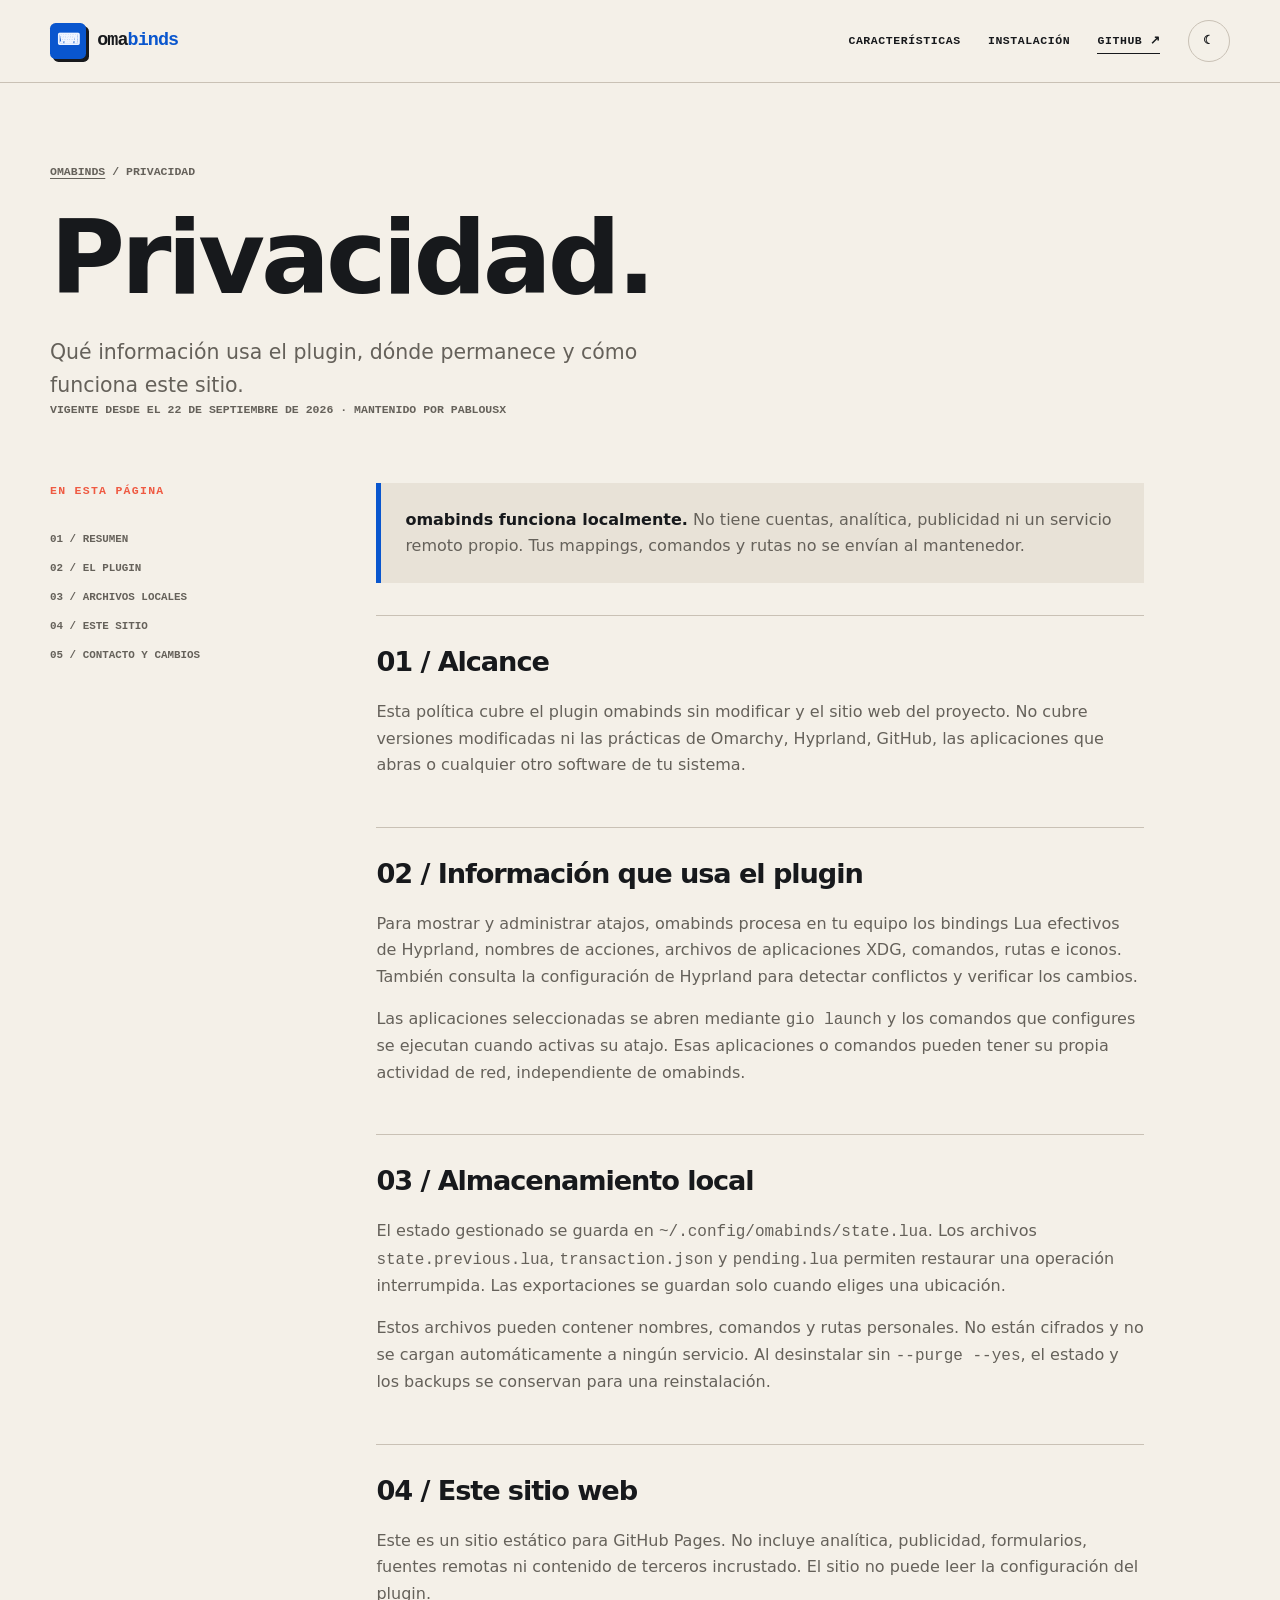
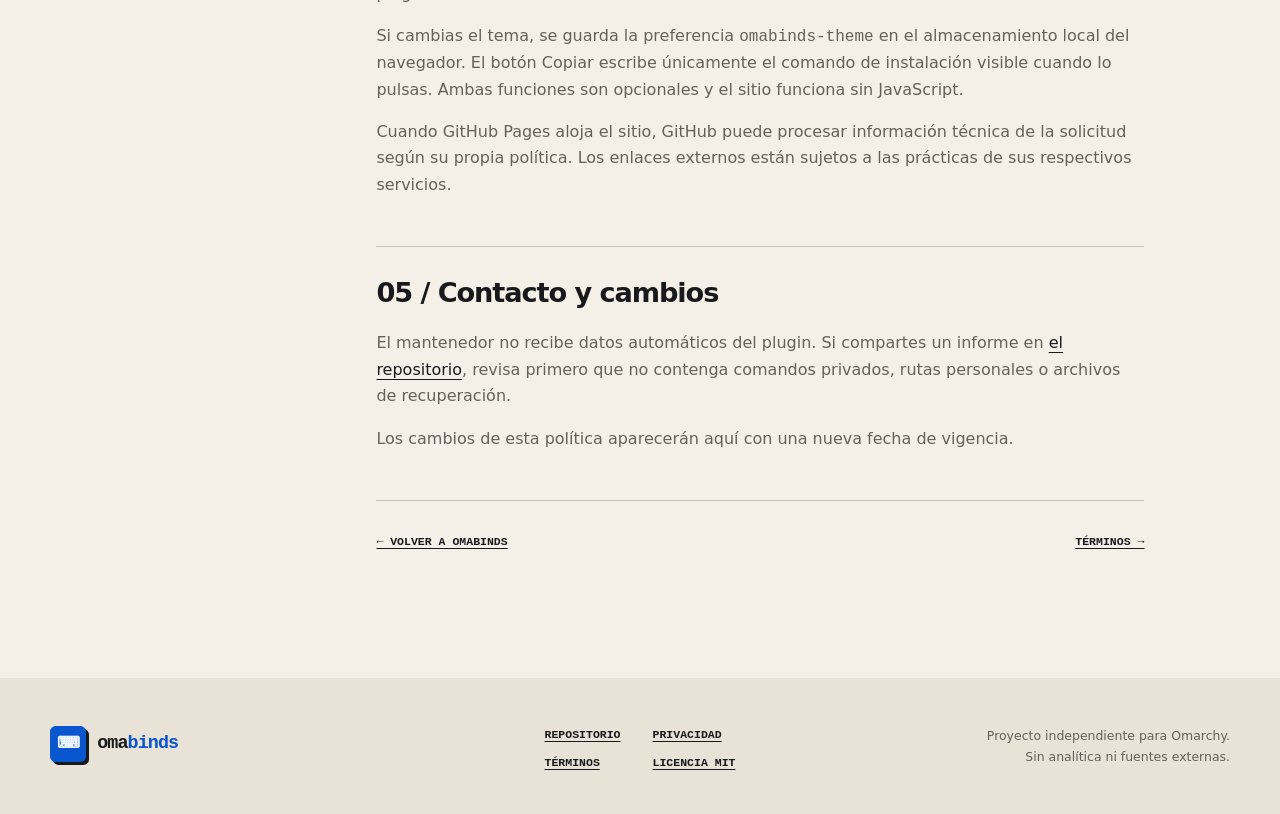
==== docs/privacy.html @ 2cf9dc83 "Add omabinds project website" ====
<!doctype html>
<html lang="es" data-theme="auto">
  <head>
    <meta charset="utf-8" />
    <meta name="viewport" content="width=device-width, initial-scale=1" />
    <meta name="description" content="Qué información usa omabinds y dónde permanece." />
    <meta name="theme-color" content="#f4f0e8" />
    <meta name="referrer" content="strict-origin-when-cross-origin" />
    <link rel="canonical" href="https://pablousx.github.io/omabinds/privacy.html" />
    <link rel="icon" href="assets/favicon.svg" type="image/svg+xml" />
    <link rel="stylesheet" href="assets/site.css" />
    <script src="assets/site.js" defer></script>
    <title>Privacidad — omabinds</title>
  </head>
  <body>
    <a class="skip-link" href="#contenido">Saltar al contenido</a>
    <header class="site-header">
      <div class="shell header-inner">
        <a class="brand" href="index.html" aria-label="Inicio de omabinds"><span class="brand-key" aria-hidden="true">⌨</span><span>oma<span>binds</span></span></a>
        <nav class="site-nav" aria-label="Navegación principal">
          <a href="index.html#caracteristicas">Características</a>
          <a href="index.html#instalacion">Instalación</a>
          <a class="repo-link" href="https://github.com/pablousx/omabinds">GitHub <span aria-hidden="true">↗</span></a>
          <button class="theme-toggle" type="button" data-theme-toggle hidden><span aria-hidden="true" data-theme-icon>◐</span><span class="sr-only" data-theme-label>Cambiar tema</span></button>
        </nav>
      </div>
    </header>
    <main class="legal-main shell" id="contenido" tabindex="-1">
      <header class="legal-hero">
        <p class="breadcrumb"><a href="index.html">omabinds</a> / privacidad</p>
        <h1>Privacidad.</h1>
        <p class="lede">Qué información usa el plugin, dónde permanece y cómo funciona este sitio.</p>
        <p class="breadcrumb">Vigente desde el 22 de septiembre de 2026 · Mantenido por pablousx</p>
      </header>
      <div class="legal-layout">
        <nav class="legal-nav" aria-label="En esta página">
          <span class="section-index">En esta página</span>
          <a href="#resumen">01 / Resumen</a>
          <a href="#plugin">02 / El plugin</a>
          <a href="#archivos">03 / Archivos locales</a>
          <a href="#sitio">04 / Este sitio</a>
          <a href="#contacto">05 / Contacto y cambios</a>
        </nav>
        <article class="legal-body">
          <div class="legal-callout"><p><strong>omabinds funciona localmente.</strong> No tiene cuentas, analítica, publicidad ni un servicio remoto propio. Tus mappings, comandos y rutas no se envían al mantenedor.</p></div>
          <section id="resumen">
            <h2>01 / Alcance</h2>
            <p>Esta política cubre el plugin omabinds sin modificar y el sitio web del proyecto. No cubre versiones modificadas ni las prácticas de Omarchy, Hyprland, GitHub, las aplicaciones que abras o cualquier otro software de tu sistema.</p>
          </section>
          <section id="plugin">
            <h2>02 / Información que usa el plugin</h2>
            <p>Para mostrar y administrar atajos, omabinds procesa en tu equipo los bindings Lua efectivos de Hyprland, nombres de acciones, archivos de aplicaciones XDG, comandos, rutas e iconos. También consulta la configuración de Hyprland para detectar conflictos y verificar los cambios.</p>
            <p>Las aplicaciones seleccionadas se abren mediante <code>gio launch</code> y los comandos que configures se ejecutan cuando activas su atajo. Esas aplicaciones o comandos pueden tener su propia actividad de red, independiente de omabinds.</p>
          </section>
          <section id="archivos">
            <h2>03 / Almacenamiento local</h2>
            <p>El estado gestionado se guarda en <code>~/.config/omabinds/state.lua</code>. Los archivos <code>state.previous.lua</code>, <code>transaction.json</code> y <code>pending.lua</code> permiten restaurar una operación interrumpida. Las exportaciones se guardan solo cuando eliges una ubicación.</p>
            <p>Estos archivos pueden contener nombres, comandos y rutas personales. No están cifrados y no se cargan automáticamente a ningún servicio. Al desinstalar sin <code>--purge --yes</code>, el estado y los backups se conservan para una reinstalación.</p>
          </section>
          <section id="sitio">
            <h2>04 / Este sitio web</h2>
            <p>Este es un sitio estático para GitHub Pages. No incluye analítica, publicidad, formularios, fuentes remotas ni contenido de terceros incrustado. El sitio no puede leer la configuración del plugin.</p>
            <p>Si cambias el tema, se guarda la preferencia <code>omabinds-theme</code> en el almacenamiento local del navegador. El botón Copiar escribe únicamente el comando de instalación visible cuando lo pulsas. Ambas funciones son opcionales y el sitio funciona sin JavaScript.</p>
            <p>Cuando GitHub Pages aloja el sitio, GitHub puede procesar información técnica de la solicitud según su propia política. Los enlaces externos están sujetos a las prácticas de sus respectivos servicios.</p>
          </section>
          <section id="contacto">
            <h2>05 / Contacto y cambios</h2>
            <p>El mantenedor no recibe datos automáticos del plugin. Si compartes un informe en <a href="https://github.com/pablousx/omabinds">el repositorio</a>, revisa primero que no contenga comandos privados, rutas personales o archivos de recuperación.</p>
            <p>Los cambios de esta política aparecerán aquí con una nueva fecha de vigencia.</p>
          </section>
          <div class="legal-end"><a href="index.html">← Volver a omabinds</a><a href="terms.html">Términos →</a></div>
        </article>
      </div>
    </main>
    <footer class="site-footer"><div class="shell footer-grid"><a class="brand" href="index.html"><span class="brand-key" aria-hidden="true">⌨</span><span>oma<span>binds</span></span></a><nav aria-label="Enlaces del proyecto"><a href="https://github.com/pablousx/omabinds">Repositorio</a><a href="privacy.html" aria-current="page">Privacidad</a><a href="terms.html">Términos</a><a href="LICENSE.txt">Licencia MIT</a></nav><p>Proyecto independiente para Omarchy.<br />Sin analítica ni fuentes externas.</p></div></footer>
  </body>
</html>
---- docs/assets/site.css ----
:root {
  color-scheme: light dark;
  --paper: #f4f0e8;
  --paper-2: #e8e2d7;
  --ink: #17191c;
  --muted: #65615a;
  --line: #c9c1b5;
  --blue: #0956ce;
  --blue-ink: #eff5ff;
  --coral: #ef5a42;
  --panel: #fffaf1;
  --shadow: rgba(24, 22, 18, 0.15);
  --mono: ui-monospace, "SFMono-Regular", Consolas, "Liberation Mono", monospace;
  --sans: Inter, ui-sans-serif, system-ui, -apple-system, BlinkMacSystemFont, "Segoe UI", sans-serif;
}

@media (prefers-color-scheme: dark) {
  :root:not([data-theme="light"]) {
    --paper: #101318;
    --paper-2: #191d23;
    --ink: #f1ede4;
    --muted: #aaa59c;
    --line: #353b43;
    --blue: #78aaff;
    --blue-ink: #0b1730;
    --coral: #ff755f;
    --panel: #151920;
    --shadow: rgba(0, 0, 0, 0.35);
  }
}

:root[data-theme="dark"] {
  --paper: #101318;
  --paper-2: #191d23;
  --ink: #f1ede4;
  --muted: #aaa59c;
  --line: #353b43;
  --blue: #78aaff;
  --blue-ink: #0b1730;
  --coral: #ff755f;
  --panel: #151920;
  --shadow: rgba(0, 0, 0, 0.35);
}

* { box-sizing: border-box; }
html { scroll-behavior: smooth; scroll-padding-top: 1rem; }
body { margin: 0; color: var(--ink); background: var(--paper); font: 16px/1.65 var(--sans); -webkit-font-smoothing: antialiased; }
a { color: inherit; text-underline-offset: .24em; }
button { color: inherit; font: inherit; }
img { display: block; max-width: 100%; height: auto; }
h1, h2, h3, p, figure { margin-top: 0; }
h1, h2, h3 { line-height: 1.05; letter-spacing: -.04em; }
.shell { width: min(1180px, calc(100% - 48px)); margin-inline: auto; }
.sr-only { position: absolute; width: 1px; height: 1px; padding: 0; margin: -1px; overflow: hidden; clip: rect(0, 0, 0, 0); white-space: nowrap; border: 0; }
.skip-link { position: fixed; z-index: 20; top: .75rem; left: .75rem; padding: .7rem 1rem; background: var(--ink); color: var(--paper); transform: translateY(-160%); }
.skip-link:focus { transform: none; }
:focus-visible { outline: 3px solid var(--coral); outline-offset: 4px; }
::selection { background: var(--coral); color: #111; }

.site-header { border-bottom: 1px solid var(--line); }
.header-inner { min-height: 82px; display: flex; align-items: center; justify-content: space-between; gap: 2rem; }
.brand { display: inline-flex; align-items: center; gap: .7rem; font: 800 1.15rem/1 var(--mono); text-decoration: none; letter-spacing: -.05em; }
.brand > span:last-child > span { color: var(--blue); }
.brand-key { display: grid; place-items: center; width: 2.25rem; aspect-ratio: 1; color: var(--blue-ink); background: var(--blue); border-radius: .35rem; font-size: 1rem; box-shadow: 3px 3px 0 var(--ink); }
.site-nav { display: flex; align-items: center; gap: 1.7rem; font: 700 .72rem/1 var(--mono); text-transform: uppercase; letter-spacing: .05em; }
.site-nav a { text-decoration: none; }
.site-nav a:hover { color: var(--blue); }
.repo-link { border-bottom: 1px solid currentColor; padding-block: .45rem; }
.theme-toggle { display: grid; place-items: center; width: 2.65rem; height: 2.65rem; padding: 0; border: 1px solid var(--line); border-radius: 50%; background: transparent; cursor: pointer; }
.theme-toggle:hover { border-color: var(--blue); color: var(--blue); }

.hero { min-height: 700px; display: grid; grid-template-columns: 1.03fr .97fr; align-items: center; gap: clamp(3rem, 7vw, 7rem); padding-block: 5rem 6.5rem; }
.kicker, .section-index { font: 800 .72rem/1.4 var(--mono); letter-spacing: .11em; text-transform: uppercase; }
.kicker { color: var(--muted); margin-bottom: 1.5rem; }
.kicker span { color: var(--coral); margin-right: .5rem; }
.hero h1 { margin: 0; font-size: clamp(4rem, 8vw, 7.5rem); font-weight: 850; letter-spacing: -.075em; }
.hero h1 span, .closing h2 span { color: var(--blue); }
.lede { max-width: 37rem; margin: 2rem 0 0; color: var(--muted); font-size: clamp(1.05rem, 1.6vw, 1.35rem); line-height: 1.6; }
.hero-actions { display: flex; flex-wrap: wrap; align-items: center; gap: 1rem; margin-top: 2.3rem; }
.button { min-height: 3.4rem; display: inline-flex; align-items: center; justify-content: space-between; gap: 2.5rem; padding: .85rem 1.15rem; border: 1px solid var(--ink); border-radius: .35rem; font: 800 .76rem/1 var(--mono); text-transform: uppercase; text-decoration: none; box-shadow: 4px 4px 0 var(--ink); transition: transform .15s ease, box-shadow .15s ease; }
.button:hover { transform: translate(-2px, -2px); box-shadow: 6px 6px 0 var(--ink); }
.button.primary { color: var(--blue-ink); background: var(--blue); border-color: var(--blue); }
.button.quiet { background: var(--panel); }
.hero-facts { display: flex; gap: 1.5rem; padding: 0; margin: 2rem 0 0; list-style: none; color: var(--muted); font: 700 .68rem/1 var(--mono); text-transform: uppercase; }
.hero-facts li + li::before { content: "/"; margin-right: 1.5rem; color: var(--line); }

.product-shot { position: relative; width: min(100%, 31rem); justify-self: center; margin: 0; padding: 1rem 2.6rem 0; }
.shot-backdrop { position: absolute; inset: 3.5rem 0 2rem; background: var(--blue); border-radius: 2rem; transform: rotate(3deg); }
.shot-frame { position: relative; overflow: hidden; width: min(100%, 439px); margin: auto; border: 1px solid var(--ink); border-radius: .5rem; background: #fffbef; box-shadow: 18px 20px 0 var(--shadow); }
.shot-bar { display: flex; justify-content: space-between; padding: .55rem .8rem; color: #f6f0e5; background: #17191c; font: 700 .58rem/1 var(--mono); text-transform: uppercase; letter-spacing: .08em; }
.shot-frame img { width: 100%; }
.product-shot figcaption { position: relative; margin: 2rem 0 0 1rem; color: var(--muted); font: 700 .63rem/1 var(--mono); text-transform: uppercase; }
.key { position: absolute; z-index: 2; display: grid; place-items: center; min-width: 3.4rem; min-height: 3.4rem; padding: .5rem; color: #17191c; background: #fffaf1; border: 1px solid #17191c; border-radius: .45rem; box-shadow: 5px 5px 0 #17191c; font: 800 .68rem/1 var(--mono); }
.key-a { top: 2rem; right: -1.4rem; transform: rotate(7deg); }
.key-b { left: -1.5rem; bottom: 7rem; transform: rotate(-8deg); }
.key-c { right: -.5rem; bottom: 1rem; color: #fff; background: var(--coral); transform: rotate(5deg); }

.statement { color: #fff; background: var(--blue); overflow: hidden; }
.statement-inner { min-height: 122px; display: flex; justify-content: space-around; align-items: center; gap: 2rem; font: 850 clamp(1.4rem, 3vw, 2.5rem)/1 var(--mono); letter-spacing: -.05em; }
.statement-inner p { margin: 0; }
.statement-inner span { color: var(--blue-ink); font-size: 2.5rem; }
.section { padding-block: 8rem; }
.section-heading { display: grid; grid-template-columns: 1.25fr .75fr; gap: 4rem; align-items: end; margin-bottom: 4rem; }
.section-index { margin-bottom: 1.2rem; color: var(--coral); }
.section-heading h2, .install-grid h2, .closing h2 { margin: 0; font-size: clamp(2.7rem, 6vw, 5rem); font-weight: 820; }
.section-heading > p { max-width: 31rem; margin: 0; color: var(--muted); font-size: 1.08rem; }
.feature-grid { display: grid; grid-template-columns: repeat(3, 1fr); border: 1px solid var(--line); }
.feature-grid article { min-height: 310px; padding: 2rem; }
.feature-grid article + article { border-left: 1px solid var(--line); }
.feature-icon { display: grid; place-items: center; width: 3.5rem; height: 3.5rem; margin-bottom: 4.5rem; color: var(--blue); border: 1px solid var(--line); border-radius: 50%; font: 800 1.5rem/1 var(--mono); }
.feature-grid h3 { font-size: 1.3rem; }
.feature-grid p { max-width: 25rem; margin: 0; color: var(--muted); }
.workflow { border-top: 1px solid var(--line); }
.steps { margin: 0; padding: 0; list-style: none; border-top: 1px solid var(--line); }
.steps li { display: grid; grid-template-columns: 6rem 1fr; align-items: start; gap: 2rem; padding: 2rem 0; border-bottom: 1px solid var(--line); }
.steps li > span { color: var(--blue); font: 800 .8rem/1 var(--mono); }
.steps h3 { margin: 0 0 .6rem; font-size: 1.65rem; }
.steps p { margin: 0; color: var(--muted); }

.install-section { padding-block: 8rem; color: #f4f0e8; background: #17191c; }
.install-grid { display: grid; grid-template-columns: .82fr 1.18fr; gap: clamp(3rem, 8vw, 8rem); align-items: center; }
.install-intro { max-width: 28rem; margin-top: 2rem; color: #aaa59c; }
.terminal { overflow: hidden; border: 1px solid #555b63; border-radius: .5rem; background: #0d0f13; box-shadow: 10px 10px 0 rgba(0,0,0,.45); }
.terminal-head { display: flex; justify-content: space-between; align-items: center; min-height: 3.2rem; padding: .6rem 1rem; color: #aaa59c; border-bottom: 1px solid #353b43; font: 700 .68rem/1 var(--mono); text-transform: uppercase; }
.terminal-head button { padding: .45rem .8rem; color: #f4f0e8; border: 1px solid #555b63; border-radius: .3rem; background: transparent; cursor: pointer; }
.terminal-head button:hover { color: #0d0f13; background: var(--coral); border-color: var(--coral); }
.terminal pre { overflow-x: auto; margin: 0; padding: 2.1rem 1.5rem; color: #9ac0ff; font: 700 .84rem/1.8 var(--mono); }
.terminal code::before { content: "$ "; color: var(--coral); }
.copy-status { min-height: 1.7rem; margin: .85rem 0 0; color: #aaa59c; font: .72rem/1.5 var(--mono); }
.setup-note { margin: 1.8rem 0 0; color: #aaa59c; font-size: .9rem; }
.setup-note strong { color: #f4f0e8; }
.requirements { border-bottom: 1px solid var(--line); }
.requirement-list { margin: 0; padding: 0; list-style: none; border-top: 1px solid var(--line); }
.requirement-list li { display: grid; grid-template-columns: 5rem 1fr; gap: 1rem; padding: 1.4rem 0; border-bottom: 1px solid var(--line); }
.requirement-list span { color: var(--coral); font: 800 .72rem/1.6 var(--mono); }
.requirement-list strong { font-size: 1.05rem; }
.closing { padding-block: 8rem; text-align: center; }
.closing-inner { display: flex; flex-direction: column; align-items: center; }
.closing h2 { margin-bottom: 2.5rem; }

.site-footer { padding-block: 3rem; background: var(--paper-2); }
.footer-grid { display: grid; grid-template-columns: 1fr auto 1fr; align-items: start; gap: 3rem; }
.site-footer nav { display: grid; grid-template-columns: repeat(2, auto); gap: .65rem 2rem; font: 700 .72rem/1.5 var(--mono); text-transform: uppercase; }
.site-footer nav a:hover { color: var(--blue); }
.site-footer p { justify-self: end; margin: 0; color: var(--muted); font-size: .78rem; text-align: right; }

.legal-main { padding-block: 5rem 8rem; }
.legal-hero { max-width: 800px; margin-bottom: 4rem; }
.breadcrumb { color: var(--muted); font: 700 .72rem/1.5 var(--mono); text-transform: uppercase; }
.legal-hero h1 { margin: 1.5rem 0; font-size: clamp(3.4rem, 8vw, 7rem); }
.legal-hero .lede { margin-top: 0; }
.legal-layout { display: grid; grid-template-columns: 14rem minmax(0, 48rem); gap: clamp(3rem, 8vw, 8rem); align-items: start; }
.legal-nav { position: sticky; top: 2rem; display: grid; gap: .8rem; font: 700 .68rem/1.5 var(--mono); text-transform: uppercase; }
.legal-nav a { color: var(--muted); text-decoration: none; }
.legal-nav a:hover { color: var(--blue); }
.legal-body section { padding-block: 2rem; border-top: 1px solid var(--line); }
.legal-body h2 { font-size: 1.7rem; }
.legal-body p, .legal-body li { color: var(--muted); }
.legal-body strong, .legal-body a { color: var(--ink); }
.legal-callout { padding: 1.5rem; margin-bottom: 2rem; border-left: 5px solid var(--blue); background: var(--paper-2); }
.legal-callout p { margin: 0; }
.legal-end { display: flex; justify-content: space-between; gap: 2rem; padding-top: 2rem; border-top: 1px solid var(--line); font: 700 .72rem/1.5 var(--mono); text-transform: uppercase; }

@media (max-width: 850px) {
  .site-nav > a:not(.repo-link) { display: none; }
  .hero { min-height: 0; grid-template-columns: 1fr; padding-block: 4rem; }
  .hero-copy { max-width: 650px; }
  .product-shot { width: min(100%, 28rem); }
  .section-heading, .install-grid { grid-template-columns: 1fr; gap: 2rem; }
  .feature-grid { grid-template-columns: 1fr; }
  .feature-grid article { min-height: auto; }
  .feature-grid article + article { border-left: 0; border-top: 1px solid var(--line); }
  .feature-icon { margin-bottom: 2.5rem; }
  .footer-grid { grid-template-columns: 1fr 1fr; }
  .site-footer p { grid-column: 1 / -1; justify-self: start; text-align: left; }
  .legal-layout { grid-template-columns: 1fr; }
  .legal-nav { position: static; }
}

@media (max-width: 560px) {
  .shell { width: min(100% - 30px, 1180px); }
  .header-inner { min-height: 70px; }
  .site-nav { gap: .75rem; }
  .repo-link { font-size: 0; }
  .repo-link span { font-size: 1rem; }
  .hero { padding-block: 3.2rem 4.5rem; }
  .hero h1 { font-size: clamp(3.2rem, 17vw, 5rem); }
  .hero-actions { align-items: stretch; flex-direction: column; }
  .button { width: 100%; }
  .hero-facts { gap: .7rem; }
  .hero-facts li + li::before { margin-right: .7rem; }
  .product-shot { padding-inline: 1.5rem; }
  .key-a { right: .75rem; }
  .key-b { left: -.3rem; }
  .key-c { right: .5rem; }
  .statement-inner { min-height: 90px; gap: .6rem; font-size: 1rem; }
  .statement-inner span { font-size: 1.4rem; }
  .section, .install-section, .closing { padding-block: 5rem; }
  .section-heading { margin-bottom: 2.5rem; }
  .section-heading h2, .install-grid h2, .closing h2 { font-size: 2.8rem; }
  .steps li { grid-template-columns: 2.5rem 1fr; gap: .5rem; }
  .terminal pre { padding: 1.5rem 1rem; font-size: .72rem; white-space: pre-wrap; overflow-wrap: anywhere; }
  .requirement-list li { grid-template-columns: 2.5rem 1fr; }
  .footer-grid { grid-template-columns: 1fr; }
  .site-footer nav { grid-template-columns: 1fr 1fr; }
  .legal-main { padding-block: 3rem 5rem; }
  .legal-end { flex-direction: column; }
}

@media (prefers-reduced-motion: reduce) {
  html { scroll-behavior: auto; }
  *, *::before, *::after { transition-duration: .01ms !important; animation-duration: .01ms !important; }
}

@media (forced-colors: active) {
  .brand-key, .button, .shot-backdrop, .statement { forced-color-adjust: none; }
}
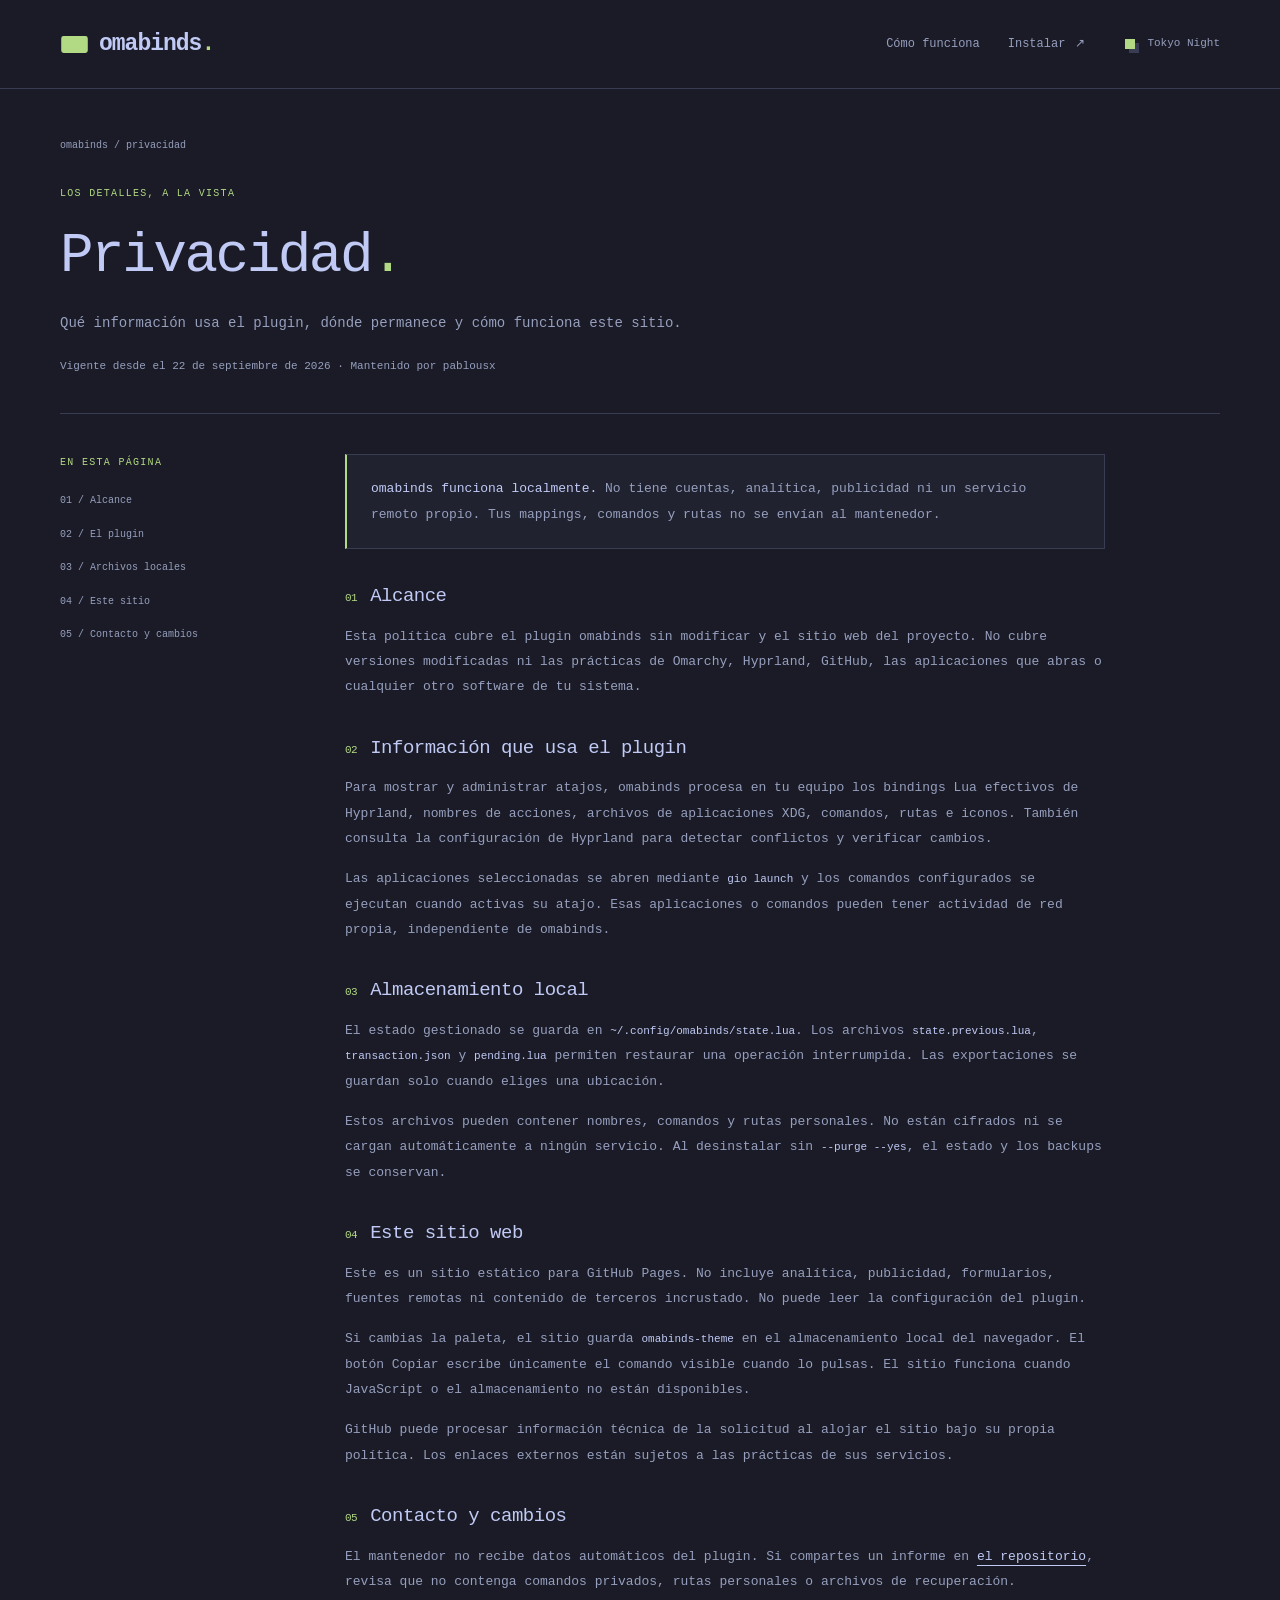
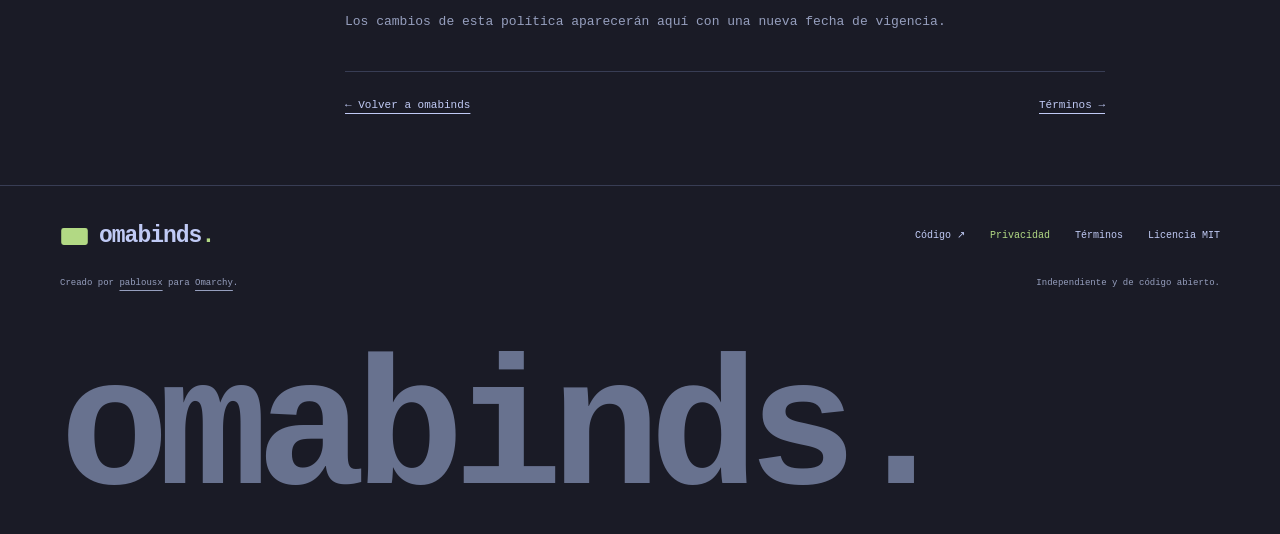
==== commit 70648bbf: "Match omastart website UI" ====
--- a/docs/privacy.html
+++ b/docs/privacy.html
@@ -1,77 +1,49 @@
 <!doctype html>
-<html lang="es" data-theme="auto">
+<html lang="es" data-theme="night">
   <head>
     <meta charset="utf-8" />
     <meta name="viewport" content="width=device-width, initial-scale=1" />
-    <meta name="description" content="Qué información usa omabinds y dónde permanece." />
-    <meta name="theme-color" content="#f4f0e8" />
+    <meta name="description" content="Qué información usa omabinds, qué permanece en tu equipo y cómo funciona este sitio." />
+    <meta name="theme-color" content="#1a1b26" />
     <meta name="referrer" content="strict-origin-when-cross-origin" />
+    <meta property="og:type" content="website" />
+    <meta property="og:title" content="Privacidad — omabinds" />
+    <meta property="og:description" content="Qué información usa omabinds y dónde permanece." />
+    <meta property="og:site_name" content="omabinds" />
+    <meta property="og:url" content="https://pablousx.github.io/omabinds/privacy.html" />
     <link rel="canonical" href="https://pablousx.github.io/omabinds/privacy.html" />
+    <title>Privacidad — omabinds</title>
     <link rel="icon" href="assets/favicon.svg" type="image/svg+xml" />
     <link rel="stylesheet" href="assets/site.css" />
     <script src="assets/site.js" defer></script>
-    <title>Privacidad — omabinds</title>
   </head>
   <body>
-    <a class="skip-link" href="#contenido">Saltar al contenido</a>
-    <header class="site-header">
-      <div class="shell header-inner">
-        <a class="brand" href="index.html" aria-label="Inicio de omabinds"><span class="brand-key" aria-hidden="true">⌨</span><span>oma<span>binds</span></span></a>
-        <nav class="site-nav" aria-label="Navegación principal">
-          <a href="index.html#caracteristicas">Características</a>
-          <a href="index.html#instalacion">Instalación</a>
-          <a class="repo-link" href="https://github.com/pablousx/omabinds">GitHub <span aria-hidden="true">↗</span></a>
-          <button class="theme-toggle" type="button" data-theme-toggle hidden><span aria-hidden="true" data-theme-icon>◐</span><span class="sr-only" data-theme-label>Cambiar tema</span></button>
-        </nav>
-      </div>
-    </header>
-    <main class="legal-main shell" id="contenido" tabindex="-1">
+    <a class="skip-link" href="#main">Saltar al contenido</a>
+    <header class="site-header"><div class="container header-inner">
+      <a class="brand" href="index.html" aria-label="Inicio de omabinds"><svg viewBox="0 0 24 24" fill="currentColor" aria-hidden="true"><path d="M3 5h18a2 2 0 0 1 2 2v10a2 2 0 0 1-2 2H3a2 2 0 0 1-2-2V7a2 2 0 0 1 2-2Zm2 4h2v2H5V9Zm4 0h2v2H9V9Zm4 0h2v2h-2V9Zm4 0h2v2h-2V9ZM5 13h2v2H5v-2Zm4 0h6v2H9v-2Zm8 0h2v2h-2v-2Z" /></svg><span>omabinds<span class="accent">.</span></span></a>
+      <nav class="site-nav" aria-label="Navegación principal"><a class="wide-link" href="index.html#how-it-works">Cómo funciona</a><a href="index.html#install">Instalar <span aria-hidden="true">↗</span></a><button class="theme-button" type="button" data-theme-toggle hidden aria-label="Cambiar al tema Everforest"><span class="theme-swatch" aria-hidden="true"></span><span data-theme-name>Tokyo Night</span></button></nav>
+    </div></header>
+    <main id="main" tabindex="-1"><div class="container">
       <header class="legal-hero">
         <p class="breadcrumb"><a href="index.html">omabinds</a> / privacidad</p>
-        <h1>Privacidad.</h1>
+        <p class="eyebrow">Los detalles, a la vista</p>
+        <h1>Privacidad<span class="accent">.</span></h1>
         <p class="lede">Qué información usa el plugin, dónde permanece y cómo funciona este sitio.</p>
-        <p class="breadcrumb">Vigente desde el 22 de septiembre de 2026 · Mantenido por pablousx</p>
+        <p class="small">Vigente desde el 22 de septiembre de 2026 · Mantenido por pablousx</p>
       </header>
       <div class="legal-layout">
-        <nav class="legal-nav" aria-label="En esta página">
-          <span class="section-index">En esta página</span>
-          <a href="#resumen">01 / Resumen</a>
-          <a href="#plugin">02 / El plugin</a>
-          <a href="#archivos">03 / Archivos locales</a>
-          <a href="#sitio">04 / Este sitio</a>
-          <a href="#contacto">05 / Contacto y cambios</a>
-        </nav>
-        <article class="legal-body">
+        <nav class="legal-nav" aria-label="En esta página"><p class="eyebrow">En esta página</p><a href="#alcance">01 / Alcance</a><a href="#plugin">02 / El plugin</a><a href="#archivos">03 / Archivos locales</a><a href="#sitio">04 / Este sitio</a><a href="#contacto">05 / Contacto y cambios</a></nav>
+        <article class="legal-body" aria-label="Política de privacidad">
           <div class="legal-callout"><p><strong>omabinds funciona localmente.</strong> No tiene cuentas, analítica, publicidad ni un servicio remoto propio. Tus mappings, comandos y rutas no se envían al mantenedor.</p></div>
-          <section id="resumen">
-            <h2>01 / Alcance</h2>
-            <p>Esta política cubre el plugin omabinds sin modificar y el sitio web del proyecto. No cubre versiones modificadas ni las prácticas de Omarchy, Hyprland, GitHub, las aplicaciones que abras o cualquier otro software de tu sistema.</p>
-          </section>
-          <section id="plugin">
-            <h2>02 / Información que usa el plugin</h2>
-            <p>Para mostrar y administrar atajos, omabinds procesa en tu equipo los bindings Lua efectivos de Hyprland, nombres de acciones, archivos de aplicaciones XDG, comandos, rutas e iconos. También consulta la configuración de Hyprland para detectar conflictos y verificar los cambios.</p>
-            <p>Las aplicaciones seleccionadas se abren mediante <code>gio launch</code> y los comandos que configures se ejecutan cuando activas su atajo. Esas aplicaciones o comandos pueden tener su propia actividad de red, independiente de omabinds.</p>
-          </section>
-          <section id="archivos">
-            <h2>03 / Almacenamiento local</h2>
-            <p>El estado gestionado se guarda en <code>~/.config/omabinds/state.lua</code>. Los archivos <code>state.previous.lua</code>, <code>transaction.json</code> y <code>pending.lua</code> permiten restaurar una operación interrumpida. Las exportaciones se guardan solo cuando eliges una ubicación.</p>
-            <p>Estos archivos pueden contener nombres, comandos y rutas personales. No están cifrados y no se cargan automáticamente a ningún servicio. Al desinstalar sin <code>--purge --yes</code>, el estado y los backups se conservan para una reinstalación.</p>
-          </section>
-          <section id="sitio">
-            <h2>04 / Este sitio web</h2>
-            <p>Este es un sitio estático para GitHub Pages. No incluye analítica, publicidad, formularios, fuentes remotas ni contenido de terceros incrustado. El sitio no puede leer la configuración del plugin.</p>
-            <p>Si cambias el tema, se guarda la preferencia <code>omabinds-theme</code> en el almacenamiento local del navegador. El botón Copiar escribe únicamente el comando de instalación visible cuando lo pulsas. Ambas funciones son opcionales y el sitio funciona sin JavaScript.</p>
-            <p>Cuando GitHub Pages aloja el sitio, GitHub puede procesar información técnica de la solicitud según su propia política. Los enlaces externos están sujetos a las prácticas de sus respectivos servicios.</p>
-          </section>
-          <section id="contacto">
-            <h2>05 / Contacto y cambios</h2>
-            <p>El mantenedor no recibe datos automáticos del plugin. Si compartes un informe en <a href="https://github.com/pablousx/omabinds">el repositorio</a>, revisa primero que no contenga comandos privados, rutas personales o archivos de recuperación.</p>
-            <p>Los cambios de esta política aparecerán aquí con una nueva fecha de vigencia.</p>
-          </section>
+          <section id="alcance"><h2><span>01</span>Alcance</h2><p>Esta política cubre el plugin omabinds sin modificar y el sitio web del proyecto. No cubre versiones modificadas ni las prácticas de Omarchy, Hyprland, GitHub, las aplicaciones que abras o cualquier otro software de tu sistema.</p></section>
+          <section id="plugin"><h2><span>02</span>Información que usa el plugin</h2><p>Para mostrar y administrar atajos, omabinds procesa en tu equipo los bindings Lua efectivos de Hyprland, nombres de acciones, archivos de aplicaciones XDG, comandos, rutas e iconos. También consulta la configuración de Hyprland para detectar conflictos y verificar cambios.</p><p>Las aplicaciones seleccionadas se abren mediante <code>gio launch</code> y los comandos configurados se ejecutan cuando activas su atajo. Esas aplicaciones o comandos pueden tener actividad de red propia, independiente de omabinds.</p></section>
+          <section id="archivos"><h2><span>03</span>Almacenamiento local</h2><p>El estado gestionado se guarda en <code>~/.config/omabinds/state.lua</code>. Los archivos <code>state.previous.lua</code>, <code>transaction.json</code> y <code>pending.lua</code> permiten restaurar una operación interrumpida. Las exportaciones se guardan solo cuando eliges una ubicación.</p><p>Estos archivos pueden contener nombres, comandos y rutas personales. No están cifrados ni se cargan automáticamente a ningún servicio. Al desinstalar sin <code>--purge --yes</code>, el estado y los backups se conservan.</p></section>
+          <section id="sitio"><h2><span>04</span>Este sitio web</h2><p>Este es un sitio estático para GitHub Pages. No incluye analítica, publicidad, formularios, fuentes remotas ni contenido de terceros incrustado. No puede leer la configuración del plugin.</p><p>Si cambias la paleta, el sitio guarda <code>omabinds-theme</code> en el almacenamiento local del navegador. El botón Copiar escribe únicamente el comando visible cuando lo pulsas. El sitio funciona cuando JavaScript o el almacenamiento no están disponibles.</p><p>GitHub puede procesar información técnica de la solicitud al alojar el sitio bajo su propia política. Los enlaces externos están sujetos a las prácticas de sus servicios.</p></section>
+          <section id="contacto"><h2><span>05</span>Contacto y cambios</h2><p>El mantenedor no recibe datos automáticos del plugin. Si compartes un informe en <a href="https://github.com/pablousx/omabinds">el repositorio</a>, revisa que no contenga comandos privados, rutas personales o archivos de recuperación.</p><p>Los cambios de esta política aparecerán aquí con una nueva fecha de vigencia.</p></section>
           <div class="legal-end"><a href="index.html">← Volver a omabinds</a><a href="terms.html">Términos →</a></div>
         </article>
       </div>
-    </main>
-    <footer class="site-footer"><div class="shell footer-grid"><a class="brand" href="index.html"><span class="brand-key" aria-hidden="true">⌨</span><span>oma<span>binds</span></span></a><nav aria-label="Enlaces del proyecto"><a href="https://github.com/pablousx/omabinds">Repositorio</a><a href="privacy.html" aria-current="page">Privacidad</a><a href="terms.html">Términos</a><a href="LICENSE.txt">Licencia MIT</a></nav><p>Proyecto independiente para Omarchy.<br />Sin analítica ni fuentes externas.</p></div></footer>
+    </div></main>
+    <footer class="site-footer"><div class="container"><div class="footer-top"><a class="brand" href="index.html" aria-label="Inicio de omabinds"><svg viewBox="0 0 24 24" fill="currentColor" aria-hidden="true"><path d="M3 5h18a2 2 0 0 1 2 2v10a2 2 0 0 1-2 2H3a2 2 0 0 1-2-2V7a2 2 0 0 1 2-2Zm2 4h2v2H5V9Zm4 0h2v2H9V9Zm4 0h2v2h-2V9Zm4 0h2v2h-2V9ZM5 13h2v2H5v-2Zm4 0h6v2H9v-2Zm8 0h2v2h-2v-2Z" /></svg><span>omabinds<span class="accent">.</span></span></a><nav class="footer-links" aria-label="Navegación del pie"><a href="https://github.com/pablousx/omabinds">Código ↗</a><a href="privacy.html" aria-current="page">Privacidad</a><a href="terms.html">Términos</a><a href="assets/LICENSE.txt">Licencia MIT</a></nav></div><div class="footer-bottom"><span>Creado por <a href="https://github.com/pablousx">pablousx</a> para <a href="https://omarchy.org/">Omarchy</a>.</span><span>Independiente y de código abierto.</span></div><div class="footer-wordmark" aria-hidden="true">omabinds.</div></div></footer>
   </body>
 </html>
--- a/docs/assets/site.css
+++ b/docs/assets/site.css
@@ -1,217 +1,1324 @@
 :root {
-  color-scheme: light dark;
-  --paper: #f4f0e8;
-  --paper-2: #e8e2d7;
-  --ink: #17191c;
-  --muted: #65615a;
-  --line: #c9c1b5;
-  --blue: #0956ce;
-  --blue-ink: #eff5ff;
-  --coral: #ef5a42;
-  --panel: #fffaf1;
-  --shadow: rgba(24, 22, 18, 0.15);
-  --mono: ui-monospace, "SFMono-Regular", Consolas, "Liberation Mono", monospace;
-  --sans: Inter, ui-sans-serif, system-ui, -apple-system, BlinkMacSystemFont, "Segoe UI", sans-serif;
-}
-
-@media (prefers-color-scheme: dark) {
-  :root:not([data-theme="light"]) {
-    --paper: #101318;
-    --paper-2: #191d23;
-    --ink: #f1ede4;
-    --muted: #aaa59c;
-    --line: #353b43;
-    --blue: #78aaff;
-    --blue-ink: #0b1730;
-    --coral: #ff755f;
-    --panel: #151920;
-    --shadow: rgba(0, 0, 0, 0.35);
-  }
-}
-
-:root[data-theme="dark"] {
-  --paper: #101318;
-  --paper-2: #191d23;
-  --ink: #f1ede4;
-  --muted: #aaa59c;
-  --line: #353b43;
-  --blue: #78aaff;
-  --blue-ink: #0b1730;
-  --coral: #ff755f;
-  --panel: #151920;
-  --shadow: rgba(0, 0, 0, 0.35);
-}
-
-* { box-sizing: border-box; }
-html { scroll-behavior: smooth; scroll-padding-top: 1rem; }
-body { margin: 0; color: var(--ink); background: var(--paper); font: 16px/1.65 var(--sans); -webkit-font-smoothing: antialiased; }
-a { color: inherit; text-underline-offset: .24em; }
-button { color: inherit; font: inherit; }
-img { display: block; max-width: 100%; height: auto; }
-h1, h2, h3, p, figure { margin-top: 0; }
-h1, h2, h3 { line-height: 1.05; letter-spacing: -.04em; }
-.shell { width: min(1180px, calc(100% - 48px)); margin-inline: auto; }
-.sr-only { position: absolute; width: 1px; height: 1px; padding: 0; margin: -1px; overflow: hidden; clip: rect(0, 0, 0, 0); white-space: nowrap; border: 0; }
-.skip-link { position: fixed; z-index: 20; top: .75rem; left: .75rem; padding: .7rem 1rem; background: var(--ink); color: var(--paper); transform: translateY(-160%); }
-.skip-link:focus { transform: none; }
-:focus-visible { outline: 3px solid var(--coral); outline-offset: 4px; }
-::selection { background: var(--coral); color: #111; }
-
-.site-header { border-bottom: 1px solid var(--line); }
-.header-inner { min-height: 82px; display: flex; align-items: center; justify-content: space-between; gap: 2rem; }
-.brand { display: inline-flex; align-items: center; gap: .7rem; font: 800 1.15rem/1 var(--mono); text-decoration: none; letter-spacing: -.05em; }
-.brand > span:last-child > span { color: var(--blue); }
-.brand-key { display: grid; place-items: center; width: 2.25rem; aspect-ratio: 1; color: var(--blue-ink); background: var(--blue); border-radius: .35rem; font-size: 1rem; box-shadow: 3px 3px 0 var(--ink); }
-.site-nav { display: flex; align-items: center; gap: 1.7rem; font: 700 .72rem/1 var(--mono); text-transform: uppercase; letter-spacing: .05em; }
-.site-nav a { text-decoration: none; }
-.site-nav a:hover { color: var(--blue); }
-.repo-link { border-bottom: 1px solid currentColor; padding-block: .45rem; }
-.theme-toggle { display: grid; place-items: center; width: 2.65rem; height: 2.65rem; padding: 0; border: 1px solid var(--line); border-radius: 50%; background: transparent; cursor: pointer; }
-.theme-toggle:hover { border-color: var(--blue); color: var(--blue); }
-
-.hero { min-height: 700px; display: grid; grid-template-columns: 1.03fr .97fr; align-items: center; gap: clamp(3rem, 7vw, 7rem); padding-block: 5rem 6.5rem; }
-.kicker, .section-index { font: 800 .72rem/1.4 var(--mono); letter-spacing: .11em; text-transform: uppercase; }
-.kicker { color: var(--muted); margin-bottom: 1.5rem; }
-.kicker span { color: var(--coral); margin-right: .5rem; }
-.hero h1 { margin: 0; font-size: clamp(4rem, 8vw, 7.5rem); font-weight: 850; letter-spacing: -.075em; }
-.hero h1 span, .closing h2 span { color: var(--blue); }
-.lede { max-width: 37rem; margin: 2rem 0 0; color: var(--muted); font-size: clamp(1.05rem, 1.6vw, 1.35rem); line-height: 1.6; }
-.hero-actions { display: flex; flex-wrap: wrap; align-items: center; gap: 1rem; margin-top: 2.3rem; }
-.button { min-height: 3.4rem; display: inline-flex; align-items: center; justify-content: space-between; gap: 2.5rem; padding: .85rem 1.15rem; border: 1px solid var(--ink); border-radius: .35rem; font: 800 .76rem/1 var(--mono); text-transform: uppercase; text-decoration: none; box-shadow: 4px 4px 0 var(--ink); transition: transform .15s ease, box-shadow .15s ease; }
-.button:hover { transform: translate(-2px, -2px); box-shadow: 6px 6px 0 var(--ink); }
-.button.primary { color: var(--blue-ink); background: var(--blue); border-color: var(--blue); }
-.button.quiet { background: var(--panel); }
-.hero-facts { display: flex; gap: 1.5rem; padding: 0; margin: 2rem 0 0; list-style: none; color: var(--muted); font: 700 .68rem/1 var(--mono); text-transform: uppercase; }
-.hero-facts li + li::before { content: "/"; margin-right: 1.5rem; color: var(--line); }
-
-.product-shot { position: relative; width: min(100%, 31rem); justify-self: center; margin: 0; padding: 1rem 2.6rem 0; }
-.shot-backdrop { position: absolute; inset: 3.5rem 0 2rem; background: var(--blue); border-radius: 2rem; transform: rotate(3deg); }
-.shot-frame { position: relative; overflow: hidden; width: min(100%, 439px); margin: auto; border: 1px solid var(--ink); border-radius: .5rem; background: #fffbef; box-shadow: 18px 20px 0 var(--shadow); }
-.shot-bar { display: flex; justify-content: space-between; padding: .55rem .8rem; color: #f6f0e5; background: #17191c; font: 700 .58rem/1 var(--mono); text-transform: uppercase; letter-spacing: .08em; }
-.shot-frame img { width: 100%; }
-.product-shot figcaption { position: relative; margin: 2rem 0 0 1rem; color: var(--muted); font: 700 .63rem/1 var(--mono); text-transform: uppercase; }
-.key { position: absolute; z-index: 2; display: grid; place-items: center; min-width: 3.4rem; min-height: 3.4rem; padding: .5rem; color: #17191c; background: #fffaf1; border: 1px solid #17191c; border-radius: .45rem; box-shadow: 5px 5px 0 #17191c; font: 800 .68rem/1 var(--mono); }
-.key-a { top: 2rem; right: -1.4rem; transform: rotate(7deg); }
-.key-b { left: -1.5rem; bottom: 7rem; transform: rotate(-8deg); }
-.key-c { right: -.5rem; bottom: 1rem; color: #fff; background: var(--coral); transform: rotate(5deg); }
-
-.statement { color: #fff; background: var(--blue); overflow: hidden; }
-.statement-inner { min-height: 122px; display: flex; justify-content: space-around; align-items: center; gap: 2rem; font: 850 clamp(1.4rem, 3vw, 2.5rem)/1 var(--mono); letter-spacing: -.05em; }
-.statement-inner p { margin: 0; }
-.statement-inner span { color: var(--blue-ink); font-size: 2.5rem; }
-.section { padding-block: 8rem; }
-.section-heading { display: grid; grid-template-columns: 1.25fr .75fr; gap: 4rem; align-items: end; margin-bottom: 4rem; }
-.section-index { margin-bottom: 1.2rem; color: var(--coral); }
-.section-heading h2, .install-grid h2, .closing h2 { margin: 0; font-size: clamp(2.7rem, 6vw, 5rem); font-weight: 820; }
-.section-heading > p { max-width: 31rem; margin: 0; color: var(--muted); font-size: 1.08rem; }
-.feature-grid { display: grid; grid-template-columns: repeat(3, 1fr); border: 1px solid var(--line); }
-.feature-grid article { min-height: 310px; padding: 2rem; }
-.feature-grid article + article { border-left: 1px solid var(--line); }
-.feature-icon { display: grid; place-items: center; width: 3.5rem; height: 3.5rem; margin-bottom: 4.5rem; color: var(--blue); border: 1px solid var(--line); border-radius: 50%; font: 800 1.5rem/1 var(--mono); }
-.feature-grid h3 { font-size: 1.3rem; }
-.feature-grid p { max-width: 25rem; margin: 0; color: var(--muted); }
-.workflow { border-top: 1px solid var(--line); }
-.steps { margin: 0; padding: 0; list-style: none; border-top: 1px solid var(--line); }
-.steps li { display: grid; grid-template-columns: 6rem 1fr; align-items: start; gap: 2rem; padding: 2rem 0; border-bottom: 1px solid var(--line); }
-.steps li > span { color: var(--blue); font: 800 .8rem/1 var(--mono); }
-.steps h3 { margin: 0 0 .6rem; font-size: 1.65rem; }
-.steps p { margin: 0; color: var(--muted); }
-
-.install-section { padding-block: 8rem; color: #f4f0e8; background: #17191c; }
-.install-grid { display: grid; grid-template-columns: .82fr 1.18fr; gap: clamp(3rem, 8vw, 8rem); align-items: center; }
-.install-intro { max-width: 28rem; margin-top: 2rem; color: #aaa59c; }
-.terminal { overflow: hidden; border: 1px solid #555b63; border-radius: .5rem; background: #0d0f13; box-shadow: 10px 10px 0 rgba(0,0,0,.45); }
-.terminal-head { display: flex; justify-content: space-between; align-items: center; min-height: 3.2rem; padding: .6rem 1rem; color: #aaa59c; border-bottom: 1px solid #353b43; font: 700 .68rem/1 var(--mono); text-transform: uppercase; }
-.terminal-head button { padding: .45rem .8rem; color: #f4f0e8; border: 1px solid #555b63; border-radius: .3rem; background: transparent; cursor: pointer; }
-.terminal-head button:hover { color: #0d0f13; background: var(--coral); border-color: var(--coral); }
-.terminal pre { overflow-x: auto; margin: 0; padding: 2.1rem 1.5rem; color: #9ac0ff; font: 700 .84rem/1.8 var(--mono); }
-.terminal code::before { content: "$ "; color: var(--coral); }
-.copy-status { min-height: 1.7rem; margin: .85rem 0 0; color: #aaa59c; font: .72rem/1.5 var(--mono); }
-.setup-note { margin: 1.8rem 0 0; color: #aaa59c; font-size: .9rem; }
-.setup-note strong { color: #f4f0e8; }
-.requirements { border-bottom: 1px solid var(--line); }
-.requirement-list { margin: 0; padding: 0; list-style: none; border-top: 1px solid var(--line); }
-.requirement-list li { display: grid; grid-template-columns: 5rem 1fr; gap: 1rem; padding: 1.4rem 0; border-bottom: 1px solid var(--line); }
-.requirement-list span { color: var(--coral); font: 800 .72rem/1.6 var(--mono); }
-.requirement-list strong { font-size: 1.05rem; }
-.closing { padding-block: 8rem; text-align: center; }
-.closing-inner { display: flex; flex-direction: column; align-items: center; }
-.closing h2 { margin-bottom: 2.5rem; }
-
-.site-footer { padding-block: 3rem; background: var(--paper-2); }
-.footer-grid { display: grid; grid-template-columns: 1fr auto 1fr; align-items: start; gap: 3rem; }
-.site-footer nav { display: grid; grid-template-columns: repeat(2, auto); gap: .65rem 2rem; font: 700 .72rem/1.5 var(--mono); text-transform: uppercase; }
-.site-footer nav a:hover { color: var(--blue); }
-.site-footer p { justify-self: end; margin: 0; color: var(--muted); font-size: .78rem; text-align: right; }
-
-.legal-main { padding-block: 5rem 8rem; }
-.legal-hero { max-width: 800px; margin-bottom: 4rem; }
-.breadcrumb { color: var(--muted); font: 700 .72rem/1.5 var(--mono); text-transform: uppercase; }
-.legal-hero h1 { margin: 1.5rem 0; font-size: clamp(3.4rem, 8vw, 7rem); }
-.legal-hero .lede { margin-top: 0; }
-.legal-layout { display: grid; grid-template-columns: 14rem minmax(0, 48rem); gap: clamp(3rem, 8vw, 8rem); align-items: start; }
-.legal-nav { position: sticky; top: 2rem; display: grid; gap: .8rem; font: 700 .68rem/1.5 var(--mono); text-transform: uppercase; }
-.legal-nav a { color: var(--muted); text-decoration: none; }
-.legal-nav a:hover { color: var(--blue); }
-.legal-body section { padding-block: 2rem; border-top: 1px solid var(--line); }
-.legal-body h2 { font-size: 1.7rem; }
-.legal-body p, .legal-body li { color: var(--muted); }
-.legal-body strong, .legal-body a { color: var(--ink); }
-.legal-callout { padding: 1.5rem; margin-bottom: 2rem; border-left: 5px solid var(--blue); background: var(--paper-2); }
-.legal-callout p { margin: 0; }
-.legal-end { display: flex; justify-content: space-between; gap: 2rem; padding-top: 2rem; border-top: 1px solid var(--line); font: 700 .72rem/1.5 var(--mono); text-transform: uppercase; }
-
-@media (max-width: 850px) {
-  .site-nav > a:not(.repo-link) { display: none; }
-  .hero { min-height: 0; grid-template-columns: 1fr; padding-block: 4rem; }
-  .hero-copy { max-width: 650px; }
-  .product-shot { width: min(100%, 28rem); }
-  .section-heading, .install-grid { grid-template-columns: 1fr; gap: 2rem; }
-  .feature-grid { grid-template-columns: 1fr; }
-  .feature-grid article { min-height: auto; }
-  .feature-grid article + article { border-left: 0; border-top: 1px solid var(--line); }
-  .feature-icon { margin-bottom: 2.5rem; }
-  .footer-grid { grid-template-columns: 1fr 1fr; }
-  .site-footer p { grid-column: 1 / -1; justify-self: start; text-align: left; }
-  .legal-layout { grid-template-columns: 1fr; }
-  .legal-nav { position: static; }
-}
-
-@media (max-width: 560px) {
-  .shell { width: min(100% - 30px, 1180px); }
-  .header-inner { min-height: 70px; }
-  .site-nav { gap: .75rem; }
-  .repo-link { font-size: 0; }
-  .repo-link span { font-size: 1rem; }
-  .hero { padding-block: 3.2rem 4.5rem; }
-  .hero h1 { font-size: clamp(3.2rem, 17vw, 5rem); }
-  .hero-actions { align-items: stretch; flex-direction: column; }
-  .button { width: 100%; }
-  .hero-facts { gap: .7rem; }
-  .hero-facts li + li::before { margin-right: .7rem; }
-  .product-shot { padding-inline: 1.5rem; }
-  .key-a { right: .75rem; }
-  .key-b { left: -.3rem; }
-  .key-c { right: .5rem; }
-  .statement-inner { min-height: 90px; gap: .6rem; font-size: 1rem; }
-  .statement-inner span { font-size: 1.4rem; }
-  .section, .install-section, .closing { padding-block: 5rem; }
-  .section-heading { margin-bottom: 2.5rem; }
-  .section-heading h2, .install-grid h2, .closing h2 { font-size: 2.8rem; }
-  .steps li { grid-template-columns: 2.5rem 1fr; gap: .5rem; }
-  .terminal pre { padding: 1.5rem 1rem; font-size: .72rem; white-space: pre-wrap; overflow-wrap: anywhere; }
-  .requirement-list li { grid-template-columns: 2.5rem 1fr; }
-  .footer-grid { grid-template-columns: 1fr; }
-  .site-footer nav { grid-template-columns: 1fr 1fr; }
-  .legal-main { padding-block: 3rem 5rem; }
-  .legal-end { flex-direction: column; }
-}
-
+  color-scheme: dark;
+  --bg: #1a1b26;
+  --surface: #202230;
+  --deep: #151620;
+  --text: #c0caf5;
+  --muted: #969fbe;
+  --line: #383d54;
+  --accent: #b2d984;
+  --blue: #92b4ff;
+  --orange: #e0af68;
+  --purple: #bb9af7;
+  --shadow: #10111a;
+  --display: #68728f;
+  --font:
+    "JetBrains Mono", "SFMono-Regular", Consolas, "Liberation Mono", monospace;
+}
+:root[data-theme="forest"] {
+  --bg: #272e29;
+  --surface: #303a32;
+  --deep: #202722;
+  --text: #e2dfca;
+  --muted: #b1baaa;
+  --line: #4a584a;
+  --accent: #b5ce94;
+  --blue: #a6c8ce;
+  --orange: #e6bf89;
+  --purple: #d3b5c9;
+  --shadow: #19201c;
+  --display: #82917a;
+}
+* {
+  box-sizing: border-box;
+}
+html {
+  scroll-behavior: smooth;
+  scroll-padding-top: 28px;
+}
+body {
+  margin: 0;
+  background: var(--bg);
+  color: var(--text);
+  font: 14px/1.75 var(--font);
+  -webkit-font-smoothing: antialiased;
+}
+button,
+input {
+  font: inherit;
+}
+button {
+  cursor: pointer;
+}
+button:disabled {
+  cursor: default;
+}
+a {
+  color: inherit;
+  text-underline-offset: 5px;
+}
+a,
+button,
+summary {
+  touch-action: manipulation;
+}
+button,
+a,
+summary {
+  -webkit-tap-highlight-color: transparent;
+}
+a:focus-visible,
+button:focus-visible,
+summary:focus-visible {
+  outline: 2px solid var(--accent);
+  outline-offset: 5px;
+}
+::selection {
+  background: var(--accent);
+  color: var(--deep);
+}
+[hidden] {
+  display: none !important;
+}
+svg {
+  display: block;
+}
+figure,
+p {
+  margin: 0;
+}
+h1,
+h2,
+h3 {
+  font-weight: 500;
+}
+h2 {
+  font-size: clamp(26px, 2.8vw, 36px);
+  line-height: 1.35;
+  letter-spacing: -1.5px;
+  margin: 0;
+}
+h3 {
+  font-size: 16px;
+  line-height: 1.5;
+}
+code {
+  font-family: var(--font);
+  overflow-wrap: anywhere;
+}
+.container {
+  max-width: 1240px;
+  padding: 0 40px;
+  margin: auto;
+}
+.accent,
+.green {
+  color: var(--accent);
+}
+.blue {
+  color: var(--blue);
+}
+.purple {
+  color: var(--purple);
+}
+.orange {
+  color: var(--orange);
+}
+.small {
+  font-size: 11px;
+  color: var(--muted);
+}
+.skip-link {
+  position: fixed;
+  top: 8px;
+  left: 8px;
+  padding: 10px 16px;
+  z-index: 10;
+  background: var(--accent);
+  color: var(--deep);
+  transform: translateY(-160%);
+}
+.skip-link:focus {
+  transform: translateY(0);
+}
+.site-header {
+  border-bottom: 1px solid var(--line);
+}
+.header-inner,
+.site-nav {
+  display: flex;
+  align-items: center;
+  justify-content: space-between;
+  gap: 28px;
+}
+.header-inner {
+  min-height: 88px;
+}
+.brand {
+  display: inline-flex;
+  align-items: center;
+  gap: 10px;
+  font-size: 23px;
+  font-weight: 700;
+  letter-spacing: -1px;
+  text-decoration: none;
+}
+.brand svg {
+  width: 29px;
+  height: 29px;
+  color: var(--accent);
+}
+.site-nav a {
+  display: inline-flex;
+  align-items: center;
+  gap: 10px;
+  min-height: 44px;
+  text-decoration: none;
+  font-size: 12px;
+  color: var(--muted);
+}
+.site-nav a:hover,
+.footer-links a:hover {
+  color: var(--accent);
+}
+.theme-button {
+  display: inline-flex;
+  gap: 12px;
+  align-items: center;
+  min-height: 44px;
+  border: 0;
+  padding: 8px 0 8px 12px;
+  background: none;
+  color: var(--muted);
+  font-size: 11px;
+}
+.theme-swatch {
+  width: 10px;
+  height: 10px;
+  background: var(--accent);
+  box-shadow: 4px 4px 0 var(--line);
+}
+.hero {
+  display: grid;
+  grid-template-columns: 1.05fr 1fr;
+  gap: 52px;
+  align-items: center;
+  padding: 76px 0 68px;
+}
+.eyebrow {
+  display: flex;
+  align-items: center;
+  gap: 10px;
+  color: var(--accent);
+  font-size: 10px;
+  text-transform: uppercase;
+  letter-spacing: 1.3px;
+  line-height: 1.8;
+}
+.status-dot {
+  display: inline-block;
+  width: 6px;
+  height: 6px;
+  background: var(--accent);
+  box-shadow: 0 0 0 4px color-mix(in srgb, var(--accent) 10%, transparent);
+  flex-shrink: 0;
+}
+.hero h1 {
+  font-size: clamp(38px, 4.1vw, 56px);
+  line-height: 1.18;
+  letter-spacing: -3px;
+  margin: 26px 0 24px;
+  font-weight: 600;
+}
+.lede {
+  max-width: 470px;
+  font-size: 14px;
+  color: var(--muted);
+  line-height: 1.95;
+}
+.hero-actions {
+  display: flex;
+  align-items: center;
+  gap: 26px;
+  margin: 30px 0 24px;
+  flex-wrap: wrap;
+}
+.button {
+  display: inline-flex;
+  align-items: center;
+  justify-content: space-between;
+  gap: 28px;
+  padding: 12px 20px;
+  min-height: 48px;
+  color: var(--deep);
+  background: var(--accent);
+  border: 1px solid var(--accent);
+  font-size: 12px;
+  font-weight: 700;
+  text-decoration: none;
+  box-shadow: 4px 4px 0 var(--shadow);
+  transition:
+    transform 0.15s,
+    box-shadow 0.15s;
+}
+.button:hover {
+  transform: translate(-2px, -2px);
+  box-shadow: 6px 6px 0 var(--shadow);
+}
+.text-link {
+  display: inline-block;
+  font-size: 12px;
+  text-decoration: none;
+  padding: 7px 0;
+  border-bottom: 1px solid var(--line);
+}
+.text-link:hover {
+  color: var(--accent);
+  border-color: var(--accent);
+}
+.release {
+  display: flex;
+  align-items: center;
+  gap: 12px;
+  color: var(--muted);
+  font-size: 10px;
+  flex-wrap: wrap;
+}
+.release span:first-child {
+  border: 1px solid var(--line);
+  padding: 1px 6px;
+  color: var(--blue);
+}
+.preview {
+  min-width: 0;
+}
+.actual-window {
+  position: relative;
+  display: flex;
+  justify-content: center;
+  margin: 25px;
+}
+.actual-window img {
+  display: block;
+  width: auto;
+  max-width: 100%;
+  max-height: 520px;
+  border: 1px solid var(--blue);
+  box-shadow: 6px 6px 0 var(--shadow);
+}
+.desktop {
+  position: relative;
+  border: 1px solid var(--line);
+  background: var(--deep);
+  box-shadow: 10px 10px 0 var(--shadow);
+  overflow: hidden;
+}
+.desktop-bar {
+  position: relative;
+  z-index: 1;
+  height: 30px;
+  display: flex;
+  align-items: center;
+  justify-content: space-between;
+  gap: 10px;
+  padding: 0 12px;
+  background: var(--surface);
+  border-bottom: 1px solid var(--line);
+  font-size: 9px;
+  color: var(--muted);
+}
+.desktop-bar span {
+  display: flex;
+  align-items: center;
+}
+.desktop-bar svg {
+  width: 15px;
+  height: 15px;
+  color: var(--accent);
+}
+.desktop-bar b {
+  padding: 4px;
+  border-bottom: 2px solid var(--accent);
+  color: var(--accent);
+  font-weight: 400;
+}
+.wallpaper {
+  position: absolute;
+  inset: 30px 0 0;
+  background-image:
+    linear-gradient(
+      color-mix(in srgb, var(--accent) 7%, transparent) 1px,
+      transparent 1px
+    ),
+    linear-gradient(
+      90deg,
+      color-mix(in srgb, var(--accent) 7%, transparent) 1px,
+      transparent 1px
+    );
+  background-size: 24px 24px;
+  display: grid;
+  place-items: center;
+}
+.wallpaper span {
+  color: var(--accent);
+  opacity: 0.08;
+  font-size: 380px;
+  transform: rotate(-15deg);
+  line-height: 1;
+}
+.app-window {
+  position: relative;
+  background: var(--bg);
+  border: 1px solid var(--blue);
+  box-shadow: 6px 6px 0 var(--shadow);
+  margin: 25px 25px 27px;
+  padding: 18px;
+}
+.app-title,
+.app-title strong {
+  display: flex;
+  align-items: center;
+  gap: 8px;
+}
+.app-title {
+  justify-content: space-between;
+}
+.app-title strong {
+  font-size: 15px;
+  font-weight: 600;
+}
+.app-title svg {
+  width: 21px;
+  height: 21px;
+  color: var(--accent);
+}
+.demo-badge {
+  font-size: 8px;
+  letter-spacing: 1px;
+  border: 1px solid var(--line);
+  padding: 1px 5px;
+  color: var(--muted);
+}
+.app-subtitle {
+  color: var(--muted);
+  font-size: 9px;
+  margin-top: 3px;
+}
+.demo-summary {
+  display: flex;
+  justify-content: space-between;
+  gap: 10px;
+  font-size: 10px;
+  margin: 20px 0 14px;
+  color: var(--muted);
+}
+.demo-summary span:first-child {
+  display: flex;
+  align-items: center;
+  gap: 6px;
+  color: var(--accent);
+}
+.demo-summary b {
+  font-weight: 400;
+}
+.demo-summary i {
+  width: 5px;
+  height: 5px;
+  background: var(--accent);
+}
+.demo-filters {
+  display: flex;
+  gap: 6px;
+  border-bottom: 1px solid var(--line);
+}
+.demo-filters button {
+  flex: 1;
+  background: none;
+  border: 0;
+  border-bottom: 2px solid transparent;
+  min-height: 40px;
+  padding: 7px 4px;
+  color: var(--muted);
+  font-size: 10px;
+}
+.demo-filters button[aria-pressed="true"] {
+  color: var(--blue);
+  background: var(--surface);
+  border-color: var(--blue);
+}
+.demo-list {
+  min-height: 248px;
+}
+.demo-row {
+  display: flex;
+  align-items: center;
+  gap: 12px;
+  min-height: 62px;
+  border-bottom: 1px solid var(--line);
+}
+.demo-row:last-of-type {
+  border-bottom: 0;
+}
+.app-icon {
+  display: grid;
+  place-items: center;
+  width: 29px;
+  height: 29px;
+  flex-shrink: 0;
+  border: 1px solid color-mix(in srgb, currentColor 45%, transparent);
+  background: var(--surface);
+  font-size: 13px;
+}
+.app-info {
+  min-width: 0;
+  flex: 1;
+}
+.app-info strong {
+  display: block;
+  font-size: 11px;
+  font-weight: 500;
+}
+.app-info > span {
+  display: block;
+  font-size: 9px;
+  color: var(--muted);
+}
+.switch {
+  display: grid;
+  place-items: center;
+  width: 44px;
+  min-width: 44px;
+  height: 44px;
+  padding: 0;
+  background: none;
+  border: 0;
+}
+.switch > span {
+  display: block;
+  width: 30px;
+  height: 17px;
+  border-radius: 12px;
+  border: 1px solid var(--muted);
+  background: var(--surface);
+  position: relative;
+}
+.switch > span:after {
+  content: "";
+  position: absolute;
+  width: 9px;
+  height: 9px;
+  border-radius: 50%;
+  top: 3px;
+  left: 3px;
+  background: var(--muted);
+  transition: transform 0.15s;
+}
+.switch[aria-checked="true"] > span {
+  background: var(--accent);
+  border-color: var(--accent);
+}
+.switch[aria-checked="true"] > span:after {
+  background: var(--deep);
+  transform: translateX(13px);
+}
+.demo-feedback {
+  display: flex;
+  align-items: center;
+  justify-content: space-between;
+  gap: 7px;
+  min-height: 33px;
+  margin-top: 4px;
+  color: var(--muted);
+  font-size: 9px;
+}
+.demo-feedback button {
+  padding: 8px 4px;
+  color: var(--accent);
+  border: 0;
+  background: none;
+  font-size: 10px;
+  text-decoration: underline;
+  text-underline-offset: 3px;
+}
+.demo-empty {
+  padding: 26px 5px;
+  font-size: 11px;
+  color: var(--muted);
+}
+figcaption {
+  display: flex;
+  gap: 12px;
+  justify-content: space-between;
+  margin-top: 19px;
+  font-size: 9px;
+  color: var(--muted);
+}
+.principles {
+  display: grid;
+  grid-template-columns: repeat(3, 1fr);
+  border-block: 1px solid var(--line);
+}
+.principles > div {
+  display: flex;
+  align-items: center;
+  gap: 17px;
+  padding: 23px 24px;
+}
+.principles > div:first-child {
+  padding-left: 0;
+}
+.principles > div + div {
+  border-left: 1px solid var(--line);
+}
+.principle-mark {
+  font-size: 24px;
+  color: var(--accent);
+}
+.principles p {
+  font-size: 11px;
+}
+.principles small {
+  display: block;
+  color: var(--muted);
+  font-size: 9px;
+  margin-top: 3px;
+}
+.section {
+  padding: 76px 0;
+}
+.section-heading {
+  display: flex;
+  justify-content: space-between;
+  align-items: end;
+  gap: 32px;
+  margin-bottom: 34px;
+}
+.section-heading .eyebrow,
+.privacy-band .eyebrow,
+.install .eyebrow,
+.faq-section .eyebrow {
+  margin-bottom: 15px;
+}
+.section-heading > p {
+  font-size: 11px;
+  color: var(--muted);
+}
+.steps {
+  display: grid;
+  grid-template-columns: repeat(3, 1fr);
+  gap: 38px;
+}
+.steps article {
+  border-top: 1px solid var(--line);
+  padding-top: 23px;
+}
+.step-index {
+  font-size: 11px;
+  color: var(--blue);
+}
+.steps h3 {
+  margin: 15px 0 10px;
+}
+.steps p {
+  font-size: 12px;
+  line-height: 1.95;
+  color: var(--muted);
+}
+.sources-section {
+  padding-bottom: 70px;
+}
+.source-list {
+  border-top: 1px solid var(--line);
+}
+.source-list article {
+  display: grid;
+  grid-template-columns: 120px 1fr 145px;
+  gap: 28px;
+  align-items: center;
+  padding: 25px 0;
+  border-bottom: 1px solid var(--line);
+}
+.source-tag {
+  font-size: 10px;
+  letter-spacing: 0.5px;
+}
+.source-list h3 {
+  margin: 0 0 5px;
+  font-size: 14px;
+}
+.source-list p {
+  font-size: 11px;
+  color: var(--muted);
+  max-width: 620px;
+}
+.source-list code {
+  text-align: right;
+  font-size: 11px;
+  color: var(--muted);
+}
+.note {
+  font-size: 11px;
+  color: var(--muted);
+  border-left: 2px solid var(--orange);
+  padding-left: 14px;
+  margin-top: 25px;
+}
+.privacy-band {
+  display: grid;
+  grid-template-columns: 1fr 1fr;
+  gap: 64px;
+  border: 1px solid var(--line);
+  background: var(--surface);
+  padding: 40px;
+}
+.privacy-band p:not(.eyebrow) {
+  color: var(--muted);
+  font-size: 12px;
+  margin: 18px 0 15px;
+  max-width: 440px;
+}
+.local-diagram {
+  align-self: center;
+  border: 1px dashed var(--line);
+  padding: 18px 22px 22px;
+  text-align: center;
+}
+.diagram-label {
+  color: var(--muted);
+  font-size: 9px;
+  text-align: left;
+  margin-bottom: 24px;
+}
+.diagram-sources {
+  display: flex;
+  justify-content: center;
+  flex-wrap: wrap;
+  gap: 8px;
+  font-size: 10px;
+}
+.diagram-sources span {
+  border: 1px solid var(--line);
+  padding: 4px 8px;
+}
+.diagram-line {
+  color: var(--muted);
+  font-size: 13px;
+  line-height: 1.5;
+  margin: 4px 0;
+}
+.diagram-app {
+  display: flex;
+  align-items: center;
+  justify-content: center;
+  gap: 7px;
+  color: var(--accent);
+  font-size: 14px;
+}
+.diagram-app svg {
+  width: 22px;
+  height: 22px;
+}
+.diagram-app strong {
+  font-weight: 500;
+}
+.diagram-backup {
+  font-size: 10px;
+}
+.install {
+  display: grid;
+  grid-template-columns: 0.85fr 1.15fr;
+  gap: 65px;
+}
+.install-copy > p:not(.eyebrow) {
+  color: var(--muted);
+  font-size: 12px;
+  margin: 18px 0 24px;
+}
+.install-copy > p.small {
+  font-size: 9px;
+  margin: 16px 0 0;
+}
+.terminal {
+  border: 1px solid var(--line);
+  background: var(--deep);
+  margin-top: 4px;
+}
+.terminal-title {
+  display: flex;
+  justify-content: space-between;
+  align-items: center;
+  gap: 12px;
+  min-height: 44px;
+  padding: 7px 16px;
+  border-bottom: 1px solid var(--line);
+  font-size: 10px;
+  color: var(--muted);
+}
+.copy-button {
+  padding: 6px 8px;
+  border: 1px solid var(--line);
+  background: var(--surface);
+  color: var(--text);
+  font-size: 10px;
+  min-width: 50px;
+  min-height: 32px;
+}
+.terminal-body {
+  padding: 20px;
+}
+.terminal-comment {
+  color: var(--muted);
+  font-size: 10px;
+  line-height: 1.9;
+}
+.terminal pre {
+  font: 12px/1.8 var(--font);
+  white-space: pre-wrap;
+  overflow-wrap: anywhere;
+  color: var(--accent);
+  margin: 22px 0;
+}
+.install-note {
+  color: var(--muted);
+  font-size: 10px;
+  margin-top: 16px;
+}
+.copy-status {
+  min-height: 20px;
+  margin-top: 8px;
+}
+.faq-section {
+  display: grid;
+  grid-template-columns: 0.85fr 1.15fr;
+  gap: 65px;
+  padding: 0 0 76px;
+}
+.faq-list details {
+  border-bottom: 1px solid var(--line);
+}
+.faq-list details:first-child {
+  border-top: 1px solid var(--line);
+}
+.faq-list summary {
+  cursor: pointer;
+  font-size: 12px;
+  padding: 18px 25px 18px 0;
+  list-style: none;
+  position: relative;
+}
+.faq-list summary::-webkit-details-marker {
+  display: none;
+}
+.faq-list summary:after {
+  content: "+";
+  color: var(--accent);
+  position: absolute;
+  right: 2px;
+  top: 17px;
+}
+.faq-list details[open] summary:after {
+  content: "−";
+}
+.faq-list details p {
+  font-size: 12px;
+  color: var(--muted);
+  padding: 0 15px 22px 0;
+  line-height: 1.9;
+}
+.site-footer {
+  border-top: 1px solid var(--line);
+  padding-top: 30px;
+  overflow: hidden;
+}
+.footer-top,
+.footer-bottom,
+.footer-links {
+  display: flex;
+  align-items: center;
+  justify-content: space-between;
+  gap: 25px;
+}
+.footer-links {
+  flex-wrap: wrap;
+  font-size: 10px;
+}
+.footer-links a {
+  text-decoration: none;
+  padding: 10px 0;
+}
+.footer-links [aria-current="page"] {
+  color: var(--accent);
+}
+.footer-bottom {
+  margin-top: 20px;
+  font-size: 9px;
+  color: var(--muted);
+  flex-wrap: wrap;
+  gap: 10px;
+}
+.footer-wordmark {
+  margin: 25px 0 -20px;
+  font-size: clamp(65px, 15.1vw, 182px);
+  font-weight: 700;
+  line-height: 1.3;
+  letter-spacing: -0.06em;
+  color: var(--display);
+}
+.legal-hero {
+  padding: 48px 0 37px;
+  border-bottom: 1px solid var(--line);
+}
+.breadcrumb {
+  color: var(--muted);
+  font-size: 10px;
+  margin-bottom: 30px;
+}
+.breadcrumb a {
+  text-decoration: none;
+}
+.legal-hero h1 {
+  font-size: clamp(34px, 5vw, 56px);
+  letter-spacing: -2.5px;
+  line-height: 1.2;
+  margin: 20px 0;
+}
+.legal-hero .lede {
+  max-width: 700px;
+}
+.legal-hero .small {
+  margin-top: 20px;
+}
+.legal-layout {
+  display: grid;
+  grid-template-columns: 220px minmax(0, 1fr);
+  gap: 65px;
+  padding: 40px 0 70px;
+}
+.legal-nav {
+  position: sticky;
+  top: 28px;
+  align-self: start;
+}
+.legal-nav p {
+  margin-bottom: 12px;
+}
+.legal-nav a {
+  display: block;
+  font-size: 10px;
+  text-decoration: none;
+  padding: 8px 0;
+  color: var(--muted);
+}
+.legal-nav a:hover {
+  color: var(--accent);
+}
+.legal-body {
+  max-width: 760px;
+  min-width: 0;
+}
+.legal-body section {
+  margin-bottom: 36px;
+}
+.legal-body h2 {
+  font-size: 19px;
+  letter-spacing: -0.5px;
+  display: flex;
+  align-items: baseline;
+  gap: 13px;
+  margin-bottom: 14px;
+}
+.legal-body h2 > span {
+  font-size: 11px;
+  color: var(--accent);
+}
+.legal-body p,
+.legal-body li {
+  font-size: 13px;
+  line-height: 1.95;
+  color: var(--muted);
+}
+.legal-body p + p {
+  margin-top: 15px;
+}
+.legal-body strong {
+  color: var(--text);
+  font-weight: 500;
+}
+.legal-body a {
+  color: var(--text);
+}
+.legal-body ul {
+  padding-left: 19px;
+}
+.legal-body li {
+  margin: 10px 0;
+}
+.legal-body code {
+  font-size: 11px;
+  color: var(--text);
+}
+.legal-callout {
+  background: var(--surface);
+  border: 1px solid var(--line);
+  border-left: 2px solid var(--accent);
+  padding: 21px 24px;
+  margin-bottom: 35px;
+}
+.legal-end {
+  border-top: 1px solid var(--line);
+  padding-top: 24px;
+  display: flex;
+  justify-content: space-between;
+  gap: 20px;
+  font-size: 11px;
+  flex-wrap: wrap;
+}
+@media (min-width: 1500px) {
+  .hero {
+    padding-block: 90px;
+  }
+}
+@media (max-width: 1050px) {
+  .container {
+    padding-inline: 30px;
+  }
+  .hero {
+    gap: 28px;
+  }
+  .hero h1 {
+    font-size: 43px;
+    letter-spacing: -2.6px;
+  }
+  .app-window {
+    margin-inline: 15px;
+    padding: 15px;
+  }
+  .principles > div {
+    padding-inline: 16px;
+    gap: 12px;
+  }
+  .principles p {
+    font-size: 10px;
+  }
+  .principles small {
+    font-size: 8px;
+  }
+  .privacy-band {
+    gap: 30px;
+    padding: 30px;
+  }
+  .install,
+  .faq-section {
+    gap: 38px;
+  }
+  .legal-layout {
+    gap: 35px;
+    grid-template-columns: 185px minmax(0, 1fr);
+  }
+}
+@media (max-width: 780px) {
+  .hero {
+    grid-template-columns: 1fr;
+    gap: 40px;
+    padding: 45px 0;
+  }
+  .hero h1 {
+    font-size: clamp(38px, 7.2vw, 56px);
+    letter-spacing: -2px;
+  }
+  .hero-copy .lede {
+    max-width: 580px;
+  }
+  .preview {
+    width: 100%;
+    max-width: 560px;
+    margin: auto;
+  }
+  .app-window {
+    margin: 25px;
+    padding: 20px;
+  }
+  .actual-window {
+    margin: 25px;
+  }
+  .principles {
+    grid-template-columns: 1fr;
+  }
+  .principles > div,
+  .principles > div:first-child {
+    padding: 17px 0;
+    gap: 18px;
+  }
+  .principles > div + div {
+    border-left: 0;
+    border-top: 1px solid var(--line);
+  }
+  .principles p {
+    font-size: 12px;
+  }
+  .principles small {
+    font-size: 10px;
+  }
+  .principle-mark {
+    width: 25px;
+    text-align: center;
+  }
+  .section {
+    padding: 50px 0;
+  }
+  .section-heading {
+    display: block;
+  }
+  .section-heading > p,
+  .section-heading > a {
+    margin-top: 18px;
+  }
+  .steps {
+    gap: 24px;
+    grid-template-columns: 1fr;
+  }
+  .steps article {
+    display: grid;
+    grid-template-columns: 37px 1fr;
+    gap: 6px 10px;
+    padding-top: 20px;
+  }
+  .step-index {
+    grid-row: 1 / 3;
+    padding-top: 4px;
+  }
+  .steps h3 {
+    margin: 0;
+  }
+  .steps p {
+    grid-column: 2;
+  }
+  .source-list article {
+    grid-template-columns: 86px 1fr;
+    gap: 8px 16px;
+  }
+  .source-list code {
+    grid-column: 2;
+    text-align: left;
+    font-size: 10px;
+  }
+  .sources-section {
+    padding-bottom: 45px;
+  }
+  .privacy-band {
+    grid-template-columns: 1fr;
+    padding: 26px;
+    gap: 25px;
+  }
+  .local-diagram {
+    max-width: 460px;
+    width: 100%;
+    justify-self: center;
+  }
+  .install,
+  .faq-section {
+    grid-template-columns: 1fr;
+    gap: 28px;
+  }
+  .faq-section {
+    padding-bottom: 50px;
+  }
+  .footer-top {
+    align-items: start;
+    flex-direction: column;
+    gap: 16px;
+  }
+  .footer-links {
+    gap: 24px;
+  }
+  .footer-bottom {
+    align-items: start;
+    flex-direction: column;
+  }
+  .footer-wordmark {
+    margin-bottom: -8px;
+  }
+  .legal-layout {
+    display: block;
+    padding-top: 25px;
+  }
+  .legal-nav {
+    position: static;
+    border-bottom: 1px solid var(--line);
+    padding-bottom: 20px;
+    margin-bottom: 30px;
+    display: flex;
+    flex-wrap: wrap;
+    gap: 0 22px;
+  }
+  .legal-nav p {
+    width: 100%;
+    margin-bottom: 5px;
+  }
+  .legal-hero {
+    padding-top: 32px;
+  }
+}
+@media (max-width: 520px) {
+  .container {
+    padding-inline: 22px;
+  }
+  .header-inner {
+    min-height: 74px;
+    gap: 15px;
+  }
+  .brand {
+    font-size: 20px;
+    gap: 7px;
+  }
+  .brand svg {
+    width: 25px;
+    height: 25px;
+  }
+  .site-nav {
+    gap: 17px;
+  }
+  .site-nav a {
+    font-size: 11px;
+  }
+  .site-nav .wide-link {
+    display: none;
+  }
+  .theme-button {
+    padding: 10px 5px;
+    min-width: 30px;
+    justify-content: center;
+  }
+  .theme-button [data-theme-name] {
+    display: none;
+  }
+  .eyebrow {
+    font-size: 9px;
+    letter-spacing: 0.9px;
+  }
+  .hero h1 {
+    font-size: clamp(32px, 8.1vw, 42px);
+    letter-spacing: -1.9px;
+  }
+  .lede {
+    font-size: 13px;
+  }
+  .hero-actions {
+    gap: 24px;
+  }
+  .app-window {
+    margin: 19px 13px;
+    padding: 14px;
+  }
+  .desktop {
+    box-shadow: 6px 6px 0 var(--shadow);
+  }
+  .demo-row {
+    gap: 9px;
+  }
+  figcaption {
+    font-size: 8px;
+  }
+  .release {
+    font-size: 9px;
+    gap: 9px;
+  }
+  .source-list article {
+    grid-template-columns: 1fr;
+    gap: 8px;
+  }
+  .source-list code {
+    grid-column: 1;
+  }
+  .privacy-band {
+    padding: 22px;
+  }
+  .diagram-sources {
+    gap: 5px;
+    font-size: 9px;
+  }
+  .diagram-sources span {
+    padding: 4px 6px;
+  }
+  .local-diagram {
+    padding-inline: 10px;
+  }
+  .terminal-title {
+    padding-inline: 12px;
+    font-size: 9px;
+    gap: 7px;
+  }
+  .terminal-body {
+    padding: 17px 13px;
+  }
+  .terminal-comment {
+    font-size: 9px;
+  }
+  .terminal pre {
+    font-size: 11px;
+  }
+  .footer-links {
+    gap: 15px;
+    font-size: 9px;
+  }
+  .legal-hero h1 {
+    font-size: 35px;
+    letter-spacing: -1.8px;
+  }
+  .legal-body h2 {
+    font-size: 18px;
+  }
+  .legal-callout {
+    padding: 18px;
+  }
+}
 @media (prefers-reduced-motion: reduce) {
-  html { scroll-behavior: auto; }
-  *, *::before, *::after { transition-duration: .01ms !important; animation-duration: .01ms !important; }
-}
-
-@media (forced-colors: active) {
-  .brand-key, .button, .shot-backdrop, .statement { forced-color-adjust: none; }
-}
+  html {
+    scroll-behavior: auto;
+  }
+  *,
+  *:before,
+  *:after {
+    animation: none !important;
+    transition: none !important;
+  }
+}
+@media print {
+  :root {
+    color-scheme: light;
+    --bg: white;
+    --surface: #f3f3f3;
+    --deep: white;
+    --text: black;
+    --muted: #333;
+    --line: #aaa;
+    --accent: #234c23;
+  }
+  .site-header,
+  .site-footer,
+  .skip-link,
+  .legal-nav {
+    display: none;
+  }
+  .container {
+    padding: 0;
+  }
+  .legal-hero {
+    padding-top: 0;
+  }
+  .legal-layout {
+    display: block;
+    padding: 20px 0;
+  }
+  .legal-body {
+    max-width: none;
+  }
+  .legal-body section {
+    break-inside: avoid;
+  }
+  a[href^="http"]:after {
+    content: " (" attr(href) ")";
+    font-size: 9px;
+    overflow-wrap: anywhere;
+  }
+}
